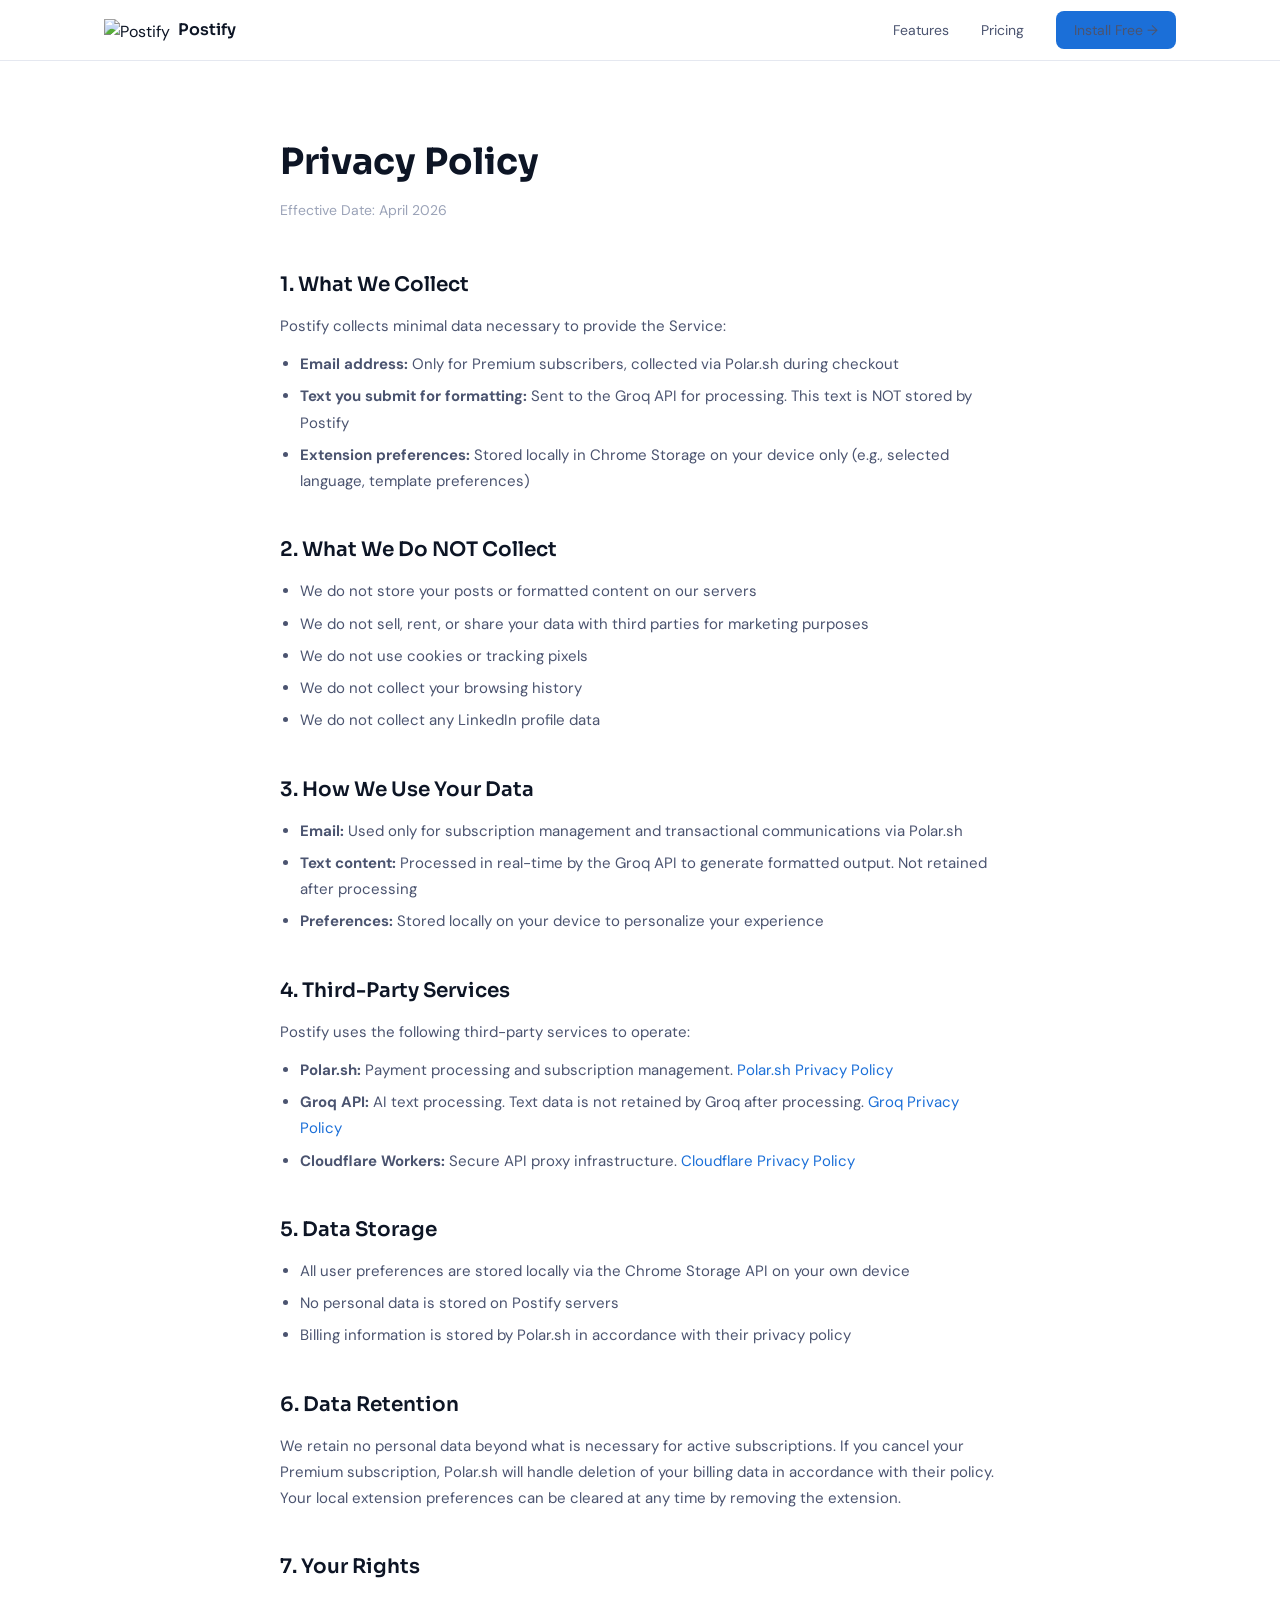
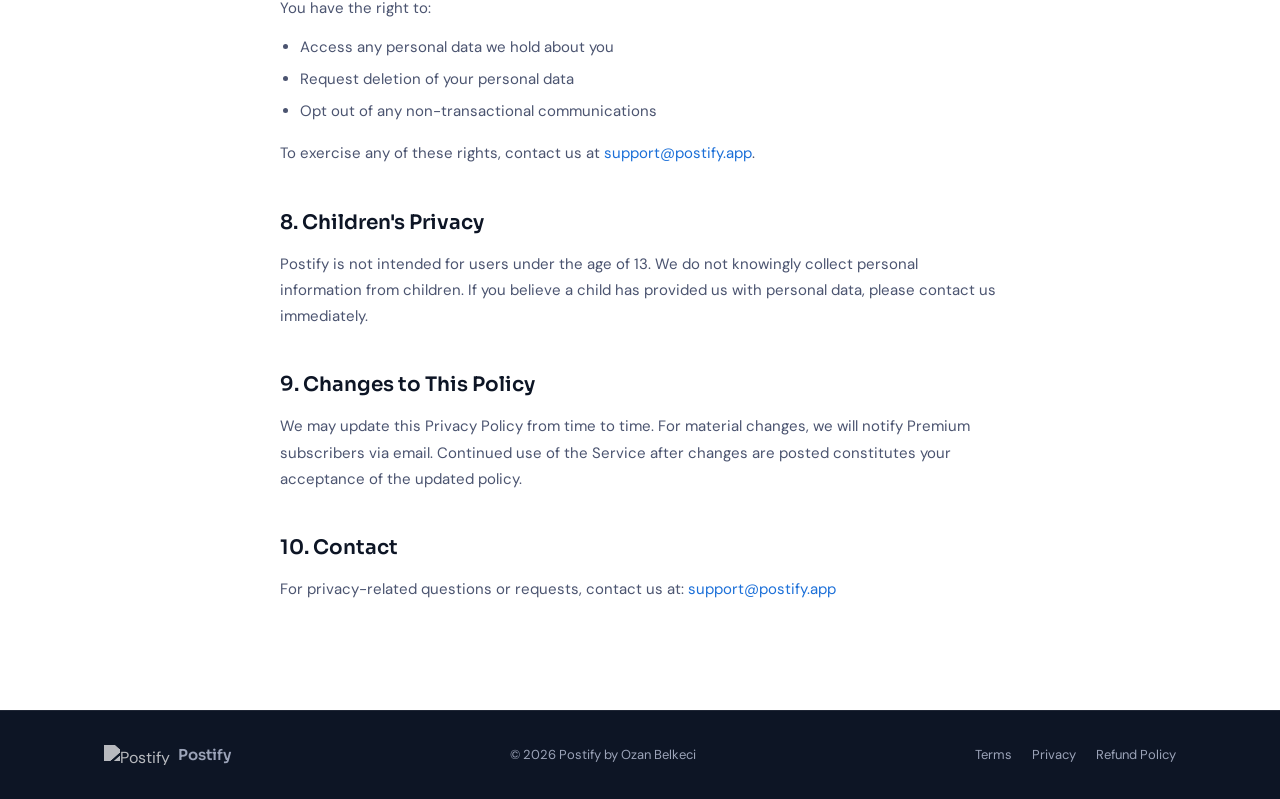
==== privacy.html @ ab3bcf71 "Initial Postify landing page Complete landing page with index, terms, privacy, refund pages. Vanilla" ====
<!DOCTYPE html>
<html lang="en">
<head>
  <meta charset="UTF-8" />
  <meta name="viewport" content="width=device-width, initial-scale=1.0" />
  <title>Privacy Policy — Postify</title>
  <meta name="description" content="Postify Privacy Policy" />
  <link rel="icon" type="image/png" href="assets/icon128.png" />
  <link rel="stylesheet" href="styles.css" />
</head>
<body>

  <!-- NAVBAR -->
  <header class="navbar">
    <div class="container">
      <nav class="navbar-inner">
        <a href="index.html" class="navbar-logo">
          <img src="assets/icon128.png" alt="Postify" />
          <span>Postify</span>
        </a>
        <ul class="navbar-links">
          <li><a href="index.html#features">Features</a></li>
          <li><a href="index.html#pricing">Pricing</a></li>
          <li><a href="#" class="btn-nav">Install Free →</a></li>
        </ul>
        <button class="hamburger" aria-label="Open menu">
          <span></span>
          <span></span>
          <span></span>
        </button>
      </nav>
    </div>
    <div class="mobile-menu">
      <a href="index.html#features">Features</a>
      <a href="index.html#pricing">Pricing</a>
      <a href="#">Install Free →</a>
    </div>
  </header>

  <!-- CONTENT -->
  <main class="policy-page">
    <div class="container">
      <div class="policy-content">
        <h1>Privacy Policy</h1>
        <span class="policy-date">Effective Date: April 2026</span>

        <h2>1. What We Collect</h2>
        <p>Postify collects minimal data necessary to provide the Service:</p>
        <ul>
          <li><strong>Email address:</strong> Only for Premium subscribers, collected via Polar.sh during checkout</li>
          <li><strong>Text you submit for formatting:</strong> Sent to the Groq API for processing. This text is NOT stored by Postify</li>
          <li><strong>Extension preferences:</strong> Stored locally in Chrome Storage on your device only (e.g., selected language, template preferences)</li>
        </ul>

        <h2>2. What We Do NOT Collect</h2>
        <ul>
          <li>We do not store your posts or formatted content on our servers</li>
          <li>We do not sell, rent, or share your data with third parties for marketing purposes</li>
          <li>We do not use cookies or tracking pixels</li>
          <li>We do not collect your browsing history</li>
          <li>We do not collect any LinkedIn profile data</li>
        </ul>

        <h2>3. How We Use Your Data</h2>
        <ul>
          <li><strong>Email:</strong> Used only for subscription management and transactional communications via Polar.sh</li>
          <li><strong>Text content:</strong> Processed in real-time by the Groq API to generate formatted output. Not retained after processing</li>
          <li><strong>Preferences:</strong> Stored locally on your device to personalize your experience</li>
        </ul>

        <h2>4. Third-Party Services</h2>
        <p>Postify uses the following third-party services to operate:</p>
        <ul>
          <li><strong>Polar.sh:</strong> Payment processing and subscription management. <a href="https://polar.sh/legal/privacy" target="_blank" rel="noopener">Polar.sh Privacy Policy</a></li>
          <li><strong>Groq API:</strong> AI text processing. Text data is not retained by Groq after processing. <a href="https://groq.com/privacy-policy/" target="_blank" rel="noopener">Groq Privacy Policy</a></li>
          <li><strong>Cloudflare Workers:</strong> Secure API proxy infrastructure. <a href="https://www.cloudflare.com/privacypolicy/" target="_blank" rel="noopener">Cloudflare Privacy Policy</a></li>
        </ul>

        <h2>5. Data Storage</h2>
        <ul>
          <li>All user preferences are stored locally via the Chrome Storage API on your own device</li>
          <li>No personal data is stored on Postify servers</li>
          <li>Billing information is stored by Polar.sh in accordance with their privacy policy</li>
        </ul>

        <h2>6. Data Retention</h2>
        <p>We retain no personal data beyond what is necessary for active subscriptions. If you cancel your Premium subscription, Polar.sh will handle deletion of your billing data in accordance with their policy. Your local extension preferences can be cleared at any time by removing the extension.</p>

        <h2>7. Your Rights</h2>
        <p>You have the right to:</p>
        <ul>
          <li>Access any personal data we hold about you</li>
          <li>Request deletion of your personal data</li>
          <li>Opt out of any non-transactional communications</li>
        </ul>
        <p>To exercise any of these rights, contact us at <a href="mailto:support@postify.app">support@postify.app</a>.</p>

        <h2>8. Children's Privacy</h2>
        <p>Postify is not intended for users under the age of 13. We do not knowingly collect personal information from children. If you believe a child has provided us with personal data, please contact us immediately.</p>

        <h2>9. Changes to This Policy</h2>
        <p>We may update this Privacy Policy from time to time. For material changes, we will notify Premium subscribers via email. Continued use of the Service after changes are posted constitutes your acceptance of the updated policy.</p>

        <h2>10. Contact</h2>
        <p>For privacy-related questions or requests, contact us at: <a href="mailto:support@postify.app">support@postify.app</a></p>
      </div>
    </div>
  </main>

  <!-- FOOTER -->
  <footer class="footer">
    <div class="container">
      <div class="footer-inner">
        <a href="index.html" class="footer-logo">
          <img src="assets/icon128.png" alt="Postify" />
          <span>Postify</span>
        </a>
        <p class="footer-copy">© 2026 Postify by Ozan Belkeci</p>
        <div class="footer-links">
          <a href="terms.html">Terms</a>
          <a href="privacy.html">Privacy</a>
          <a href="refund.html">Refund Policy</a>
        </div>
      </div>
    </div>
  </footer>

  <script src="main.js"></script>
</body>
</html>
---- styles.css ----
@import url('https://fonts.googleapis.com/css2?family=Sora:wght@400;500;600;700;800&family=DM+Sans:ital,opsz,wght@0,9..40,300;0,9..40,400;0,9..40,500;0,9..40,600;1,9..40,400&family=JetBrains+Mono:wght@400;500&display=swap');

:root {
  --blue-primary: #1B6FD8;
  --blue-dark: #0F4DA8;
  --blue-darker: #0A3578;
  --blue-light: #E8F1FC;
  --blue-pale: #F4F8FE;

  --white: #FFFFFF;
  --gray-50: #F9FAFB;
  --gray-100: #F3F4F8;
  --gray-200: #E5E8F0;
  --gray-400: #9BA3B8;
  --gray-600: #4B5470;
  --gray-900: #0D1525;

  --font-display: 'Sora', sans-serif;
  --font-body: 'DM Sans', sans-serif;
  --font-mono: 'JetBrains Mono', monospace;
}

* {
  margin: 0;
  padding: 0;
  box-sizing: border-box;
}

html {
  scroll-behavior: smooth;
  -webkit-font-smoothing: antialiased;
}

body {
  font-family: var(--font-body);
  color: var(--gray-900);
  background: var(--white);
  line-height: 1.6;
}

.container {
  max-width: 1120px;
  margin: 0 auto;
  padding: 0 24px;
}

.section-label {
  font-family: var(--font-mono);
  font-size: 11px;
  font-weight: 500;
  letter-spacing: 0.1em;
  text-transform: uppercase;
  color: var(--blue-primary);
  margin-bottom: 16px;
  display: block;
}

/* Fade-in animation */
.fade-in {
  opacity: 0;
  transform: translateY(16px);
  transition: opacity 0.4s ease, transform 0.4s ease;
}
.fade-in.visible {
  opacity: 1;
  transform: translateY(0);
}

/* ───────── NAVBAR ───────── */
.navbar {
  position: sticky;
  top: 0;
  z-index: 100;
  backdrop-filter: blur(16px);
  -webkit-backdrop-filter: blur(16px);
  background: rgba(255, 255, 255, 0.85);
  border-bottom: 1px solid var(--gray-200);
}

.navbar-inner {
  display: flex;
  align-items: center;
  justify-content: space-between;
  height: 60px;
}

.navbar-logo {
  display: flex;
  align-items: center;
  gap: 8px;
  text-decoration: none;
  color: var(--gray-900);
}

.navbar-logo img {
  height: 22px;
  width: auto;
}

.navbar-logo span {
  font-family: var(--font-display);
  font-weight: 600;
  font-size: 16px;
  color: var(--gray-900);
}

.navbar-links {
  display: flex;
  align-items: center;
  gap: 32px;
  list-style: none;
}

.navbar-links a {
  font-family: var(--font-body);
  font-size: 14px;
  font-weight: 400;
  color: var(--gray-600);
  text-decoration: none;
  transition: color 0.15s ease;
}

.navbar-links a:hover {
  color: var(--gray-900);
}

.btn-nav {
  font-family: var(--font-body);
  font-size: 14px;
  font-weight: 500;
  background: var(--blue-primary);
  color: var(--white);
  border: none;
  border-radius: 8px;
  padding: 8px 18px;
  cursor: pointer;
  text-decoration: none;
  transition: background 0.15s ease;
  display: inline-block;
}

.btn-nav:hover {
  background: var(--blue-dark);
}

.hamburger {
  display: none;
  flex-direction: column;
  gap: 4px;
  background: none;
  border: none;
  cursor: pointer;
  padding: 4px;
}

.hamburger span {
  display: block;
  width: 22px;
  height: 2px;
  background: var(--gray-900);
  border-radius: 2px;
  transition: all 0.2s ease;
}

.mobile-menu {
  display: none;
  flex-direction: column;
  padding: 16px 24px 20px;
  border-top: 1px solid var(--gray-200);
  gap: 4px;
}

.mobile-menu.open {
  display: flex;
}

.mobile-menu a {
  font-family: var(--font-body);
  font-size: 15px;
  color: var(--gray-600);
  text-decoration: none;
  padding: 10px 0;
  border-bottom: 1px solid var(--gray-100);
  transition: color 0.15s ease;
}

.mobile-menu a:last-child {
  border-bottom: none;
  margin-top: 8px;
  color: var(--blue-primary);
  font-weight: 500;
}

.mobile-menu a:hover {
  color: var(--gray-900);
}

/* ───────── HERO ───────── */
.hero {
  padding: 96px 0 80px;
}

.hero-grid {
  display: grid;
  grid-template-columns: 1fr 1fr;
  gap: 64px;
  align-items: center;
}

.hero-badge {
  display: inline-flex;
  align-items: center;
  gap: 8px;
  background: var(--blue-light);
  border: 1px solid var(--blue-primary);
  color: var(--blue-dark);
  border-radius: 100px;
  padding: 6px 14px;
  font-family: var(--font-body);
  font-size: 13px;
  font-weight: 500;
  margin-bottom: 28px;
}

.hero-badge-dot {
  width: 7px;
  height: 7px;
  background: var(--blue-primary);
  border-radius: 50%;
  animation: pulse 2s infinite;
}

@keyframes pulse {
  0%, 100% { opacity: 1; }
  50% { opacity: 0.4; }
}

.hero-title {
  font-family: var(--font-display);
  font-size: 52px;
  font-weight: 800;
  line-height: 1.15;
  color: var(--gray-900);
  margin-bottom: 24px;
}

.hero-subtitle {
  font-family: var(--font-body);
  font-size: 18px;
  font-weight: 400;
  color: var(--gray-600);
  line-height: 1.6;
  margin-bottom: 36px;
  max-width: 440px;
}

.hero-buttons {
  display: flex;
  gap: 12px;
  flex-wrap: wrap;
  margin-bottom: 24px;
}

.btn-primary {
  font-family: var(--font-body);
  font-size: 15px;
  font-weight: 500;
  background: var(--blue-primary);
  color: var(--white);
  border: none;
  border-radius: 8px;
  padding: 12px 24px;
  cursor: pointer;
  text-decoration: none;
  display: inline-block;
  transition: background 0.15s ease;
}

.btn-primary:hover {
  background: var(--blue-dark);
}

.btn-secondary {
  font-family: var(--font-body);
  font-size: 15px;
  font-weight: 500;
  background: transparent;
  color: var(--gray-900);
  border: 1px solid var(--gray-200);
  border-radius: 8px;
  padding: 12px 24px;
  cursor: pointer;
  text-decoration: none;
  display: inline-block;
  transition: border-color 0.15s ease, background 0.15s ease;
}

.btn-secondary:hover {
  border-color: var(--gray-400);
  background: var(--gray-50);
}

.hero-trust {
  display: flex;
  gap: 20px;
  flex-wrap: wrap;
}

.hero-trust span {
  font-family: var(--font-body);
  font-size: 13px;
  color: var(--gray-400);
}

/* Chrome Extension Mockup */
.extension-mockup {
  background: var(--white);
  border: 1px solid var(--gray-200);
  border-radius: 12px;
  box-shadow: 0 24px 80px rgba(15, 77, 168, 0.18);
  overflow: hidden;
  max-width: 360px;
  margin-left: auto;
}

.mockup-chrome-bar {
  background: var(--gray-100);
  padding: 10px 14px;
  display: flex;
  align-items: center;
  gap: 12px;
  border-bottom: 1px solid var(--gray-200);
}

.mockup-dots {
  display: flex;
  gap: 6px;
}

.mockup-dot {
  width: 10px;
  height: 10px;
  border-radius: 50%;
}

.mockup-dot.red { background: #FF5F57; }
.mockup-dot.yellow { background: #FFBD2E; }
.mockup-dot.green { background: #28CA41; }

.mockup-title-bar {
  font-family: var(--font-body);
  font-size: 12px;
  font-weight: 500;
  color: var(--gray-600);
}

.mockup-body {
  padding: 16px;
}

.mockup-tabs {
  display: flex;
  gap: 0;
  border-bottom: 1px solid var(--gray-200);
  margin-bottom: 14px;
}

.mockup-tab {
  font-family: var(--font-body);
  font-size: 12px;
  font-weight: 500;
  color: var(--gray-400);
  padding: 6px 14px;
  cursor: pointer;
  border-bottom: 2px solid transparent;
  margin-bottom: -1px;
}

.mockup-tab.active {
  color: var(--blue-primary);
  border-bottom-color: var(--blue-primary);
}

.mockup-textarea {
  width: 100%;
  background: var(--gray-50);
  border: 1px solid var(--gray-200);
  border-radius: 6px;
  padding: 10px 12px;
  font-family: var(--font-body);
  font-size: 12px;
  color: var(--gray-600);
  line-height: 1.5;
  margin-bottom: 10px;
  min-height: 70px;
  resize: none;
}

.mockup-templates {
  display: flex;
  gap: 6px;
  flex-wrap: wrap;
  margin-bottom: 10px;
}

.mockup-chip {
  font-family: var(--font-body);
  font-size: 11px;
  font-weight: 500;
  color: var(--gray-600);
  background: var(--white);
  border: 1px solid var(--gray-200);
  border-radius: 4px;
  padding: 3px 8px;
  cursor: pointer;
}

.mockup-chip.active {
  color: var(--blue-primary);
  border-color: var(--blue-primary);
  background: var(--blue-light);
}

.mockup-format-btn {
  width: 100%;
  background: var(--blue-primary);
  color: var(--white);
  border: none;
  border-radius: 6px;
  padding: 8px;
  font-family: var(--font-body);
  font-size: 12px;
  font-weight: 500;
  cursor: pointer;
  margin-bottom: 12px;
}

.mockup-output {
  background: var(--blue-pale);
  border: 1px solid var(--blue-light);
  border-radius: 6px;
  padding: 10px 12px;
}

.mockup-output-label {
  font-family: var(--font-mono);
  font-size: 10px;
  color: var(--blue-primary);
  text-transform: uppercase;
  letter-spacing: 0.08em;
  margin-bottom: 6px;
  display: block;
}

.mockup-output-text {
  font-family: var(--font-body);
  font-size: 11px;
  color: var(--gray-600);
  line-height: 1.5;
}

/* ───────── STATS BAR ───────── */
.stats-bar {
  background: var(--gray-100);
  border-top: 1px solid var(--gray-200);
  border-bottom: 1px solid var(--gray-200);
  padding: 20px 0;
}

.stats-inner {
  display: flex;
  align-items: center;
  justify-content: center;
  gap: 0;
  flex-wrap: wrap;
}

.stat-item {
  font-family: var(--font-body);
  font-size: 14px;
  font-weight: 500;
  color: var(--gray-600);
  padding: 0 32px;
  text-align: center;
}

.stat-item + .stat-item {
  border-left: 1px solid var(--gray-200);
}

/* ───────── FEATURES ───────── */
.features {
  padding: 96px 0;
}

.features-header {
  margin-bottom: 56px;
}

.features-title {
  font-family: var(--font-display);
  font-size: 40px;
  font-weight: 700;
  line-height: 1.2;
  color: var(--gray-900);
  max-width: 520px;
}

.features-grid {
  display: grid;
  grid-template-columns: repeat(3, 1fr);
  gap: 20px;
}

.feature-card {
  background: var(--white);
  border: 1px solid var(--gray-200);
  border-radius: 10px;
  padding: 28px;
  transition: border-color 0.15s ease, box-shadow 0.15s ease;
}

.feature-card:hover {
  border-color: var(--blue-primary);
  box-shadow: 0 4px 16px rgba(27, 111, 216, 0.08);
}

.feature-icon {
  width: 36px;
  height: 36px;
  background: var(--blue-light);
  border-radius: 8px;
  display: flex;
  align-items: center;
  justify-content: center;
  margin-bottom: 16px;
}

.feature-icon svg {
  width: 18px;
  height: 18px;
  color: var(--blue-primary);
}

.feature-title {
  font-family: var(--font-display);
  font-size: 16px;
  font-weight: 600;
  color: var(--gray-900);
  margin-bottom: 8px;
}

.feature-desc {
  font-family: var(--font-body);
  font-size: 14px;
  color: var(--gray-600);
  line-height: 1.6;
}

/* ───────── HOW IT WORKS ───────── */
.how-it-works {
  background: var(--blue-pale);
  padding: 96px 0;
}

.how-title {
  font-family: var(--font-display);
  font-size: 40px;
  font-weight: 700;
  color: var(--gray-900);
  margin-bottom: 64px;
}

.steps-grid {
  display: grid;
  grid-template-columns: repeat(3, 1fr);
  gap: 0;
  position: relative;
}

.steps-grid::before {
  content: '';
  position: absolute;
  top: 28px;
  left: calc(33.333% - 20px);
  right: calc(33.333% - 20px);
  height: 1px;
  background: var(--gray-200);
  z-index: 0;
}

.step {
  position: relative;
  padding: 0 32px 0 0;
}

.step:last-child {
  padding-right: 0;
}

.step-number {
  font-family: var(--font-display);
  font-size: 64px;
  font-weight: 800;
  color: var(--blue-primary);
  opacity: 0.15;
  line-height: 1;
  margin-bottom: -16px;
  position: relative;
  z-index: 1;
}

.step-title {
  font-family: var(--font-display);
  font-size: 18px;
  font-weight: 600;
  color: var(--gray-900);
  margin-bottom: 12px;
  position: relative;
  z-index: 1;
}

.step-desc {
  font-family: var(--font-body);
  font-size: 14px;
  color: var(--gray-600);
  line-height: 1.7;
}

.step-arrow {
  position: absolute;
  top: 20px;
  right: 8px;
  color: var(--gray-400);
  font-size: 18px;
  z-index: 2;
}

/* ───────── LANGUAGES ───────── */
.languages {
  padding: 80px 0;
}

.languages-header {
  margin-bottom: 40px;
}

.languages-title {
  font-family: var(--font-display);
  font-size: 36px;
  font-weight: 700;
  color: var(--gray-900);
  margin-bottom: 12px;
}

.languages-subtitle {
  font-family: var(--font-body);
  font-size: 16px;
  color: var(--gray-600);
}

.language-pills {
  display: flex;
  gap: 12px;
  flex-wrap: wrap;
}

.language-pill {
  display: flex;
  align-items: center;
  gap: 8px;
  border: 1px solid var(--gray-200);
  background: var(--white);
  border-radius: 8px;
  padding: 12px 20px;
  font-family: var(--font-body);
  font-size: 15px;
  font-weight: 500;
  color: var(--gray-900);
  box-shadow: 0 1px 4px rgba(13, 21, 37, 0.06);
}

.language-flag {
  font-size: 20px;
}

/* ───────── PRICING ───────── */
.pricing {
  padding: 96px 0;
  background: var(--gray-50);
}

.pricing-header {
  text-align: center;
  margin-bottom: 56px;
}

.pricing-title {
  font-family: var(--font-display);
  font-size: 40px;
  font-weight: 700;
  color: var(--gray-900);
  margin-bottom: 12px;
}

.pricing-subtitle {
  font-family: var(--font-body);
  font-size: 16px;
  color: var(--gray-600);
}

.pricing-grid {
  display: grid;
  grid-template-columns: 1fr 1fr;
  gap: 24px;
  max-width: 760px;
  margin: 0 auto;
}

.pricing-card {
  border: 1px solid var(--gray-200);
  border-radius: 12px;
  padding: 32px;
  background: var(--white);
}

.pricing-card.featured {
  background: var(--blue-primary);
  border-color: var(--blue-primary);
  color: var(--white);
  position: relative;
}

.pricing-badge {
  display: inline-block;
  background: var(--white);
  color: var(--blue-primary);
  font-family: var(--font-body);
  font-size: 12px;
  font-weight: 600;
  border-radius: 4px;
  padding: 3px 10px;
  margin-bottom: 16px;
  letter-spacing: 0.02em;
}

.pricing-plan-name {
  font-family: var(--font-display);
  font-size: 22px;
  font-weight: 700;
  margin-bottom: 4px;
}

.pricing-price {
  font-family: var(--font-display);
  font-size: 36px;
  font-weight: 800;
  margin-bottom: 2px;
}

.pricing-price sub {
  font-size: 16px;
  font-weight: 500;
  vertical-align: baseline;
}

.pricing-period {
  font-family: var(--font-body);
  font-size: 13px;
  color: var(--gray-400);
  margin-bottom: 24px;
}

.pricing-card.featured .pricing-period {
  color: rgba(255, 255, 255, 0.6);
}

.pricing-divider {
  height: 1px;
  background: var(--gray-200);
  margin-bottom: 20px;
}

.pricing-card.featured .pricing-divider {
  background: rgba(255, 255, 255, 0.2);
}

.pricing-features {
  list-style: none;
  margin-bottom: 28px;
}

.pricing-features li {
  font-family: var(--font-body);
  font-size: 14px;
  color: var(--gray-600);
  padding: 6px 0;
  display: flex;
  align-items: flex-start;
  gap: 8px;
}

.pricing-card.featured .pricing-features li {
  color: rgba(255, 255, 255, 0.85);
}

.pricing-check {
  color: var(--blue-primary);
  font-weight: 600;
  flex-shrink: 0;
  margin-top: 1px;
}

.pricing-card.featured .pricing-check {
  color: rgba(255, 255, 255, 0.9);
}

.pricing-features-label {
  font-family: var(--font-body);
  font-size: 13px;
  font-weight: 500;
  color: var(--gray-400);
  margin-bottom: 12px;
  margin-top: -4px;
}

.pricing-card.featured .pricing-features-label {
  color: rgba(255, 255, 255, 0.6);
}

.btn-plan-outline {
  display: block;
  width: 100%;
  text-align: center;
  font-family: var(--font-body);
  font-size: 15px;
  font-weight: 500;
  background: var(--white);
  color: var(--blue-primary);
  border: 1px solid var(--blue-primary);
  border-radius: 8px;
  padding: 12px;
  cursor: pointer;
  text-decoration: none;
  transition: background 0.15s ease;
}

.btn-plan-outline:hover {
  background: var(--blue-light);
}

.btn-plan-coming {
  display: block;
  width: 100%;
  text-align: center;
  font-family: var(--font-body);
  font-size: 15px;
  font-weight: 500;
  background: rgba(255, 255, 255, 0.2);
  color: rgba(255, 255, 255, 0.7);
  border: none;
  border-radius: 8px;
  padding: 12px;
  cursor: not-allowed;
}

.pricing-coming-note {
  font-family: var(--font-body);
  font-size: 12px;
  color: rgba(255, 255, 255, 0.5);
  text-align: center;
  margin-top: 10px;
}

/* ───────── FINAL CTA ───────── */
.final-cta {
  background: var(--blue-darker);
  padding: 96px 0;
  text-align: center;
}

.final-cta-title {
  font-family: var(--font-display);
  font-size: 40px;
  font-weight: 700;
  color: var(--white);
  margin-bottom: 12px;
}

.final-cta-subtitle {
  font-family: var(--font-body);
  font-size: 16px;
  color: rgba(255, 255, 255, 0.7);
  margin-bottom: 36px;
}

.btn-cta {
  font-family: var(--font-body);
  font-size: 15px;
  font-weight: 600;
  background: var(--white);
  color: var(--blue-primary);
  border: none;
  border-radius: 8px;
  padding: 14px 28px;
  cursor: pointer;
  text-decoration: none;
  display: inline-block;
  transition: opacity 0.15s ease;
}

.btn-cta:hover {
  opacity: 0.92;
}

/* ───────── FOOTER ───────── */
.footer {
  background: var(--gray-900);
  border-top: 1px solid rgba(255, 255, 255, 0.08);
  padding: 32px 0;
}

.footer-inner {
  display: flex;
  align-items: center;
  justify-content: space-between;
  flex-wrap: wrap;
  gap: 16px;
}

.footer-logo {
  display: flex;
  align-items: center;
  gap: 8px;
  text-decoration: none;
}

.footer-logo img {
  height: 20px;
  width: auto;
  filter: brightness(0) invert(1);
  opacity: 0.7;
}

.footer-logo span {
  font-family: var(--font-display);
  font-size: 15px;
  font-weight: 600;
  color: var(--gray-400);
}

.footer-copy {
  font-family: var(--font-body);
  font-size: 13px;
  color: var(--gray-400);
}

.footer-links {
  display: flex;
  gap: 20px;
}

.footer-links a {
  font-family: var(--font-body);
  font-size: 13px;
  color: var(--gray-400);
  text-decoration: none;
  transition: color 0.15s ease;
}

.footer-links a:hover {
  color: var(--white);
}

/* ───────── POLICY PAGES ───────── */
.policy-page {
  padding: 72px 0 96px;
}

.policy-content {
  max-width: 720px;
  margin: 0 auto;
}

.policy-content h1 {
  font-family: var(--font-display);
  font-size: 36px;
  font-weight: 700;
  color: var(--gray-900);
  margin-bottom: 8px;
}

.policy-date {
  font-family: var(--font-body);
  font-size: 14px;
  color: var(--gray-400);
  margin-bottom: 48px;
  display: block;
}

.policy-content h2 {
  font-family: var(--font-display);
  font-size: 20px;
  font-weight: 600;
  color: var(--gray-900);
  margin-top: 40px;
  margin-bottom: 12px;
}

.policy-content p {
  font-family: var(--font-body);
  font-size: 15px;
  color: var(--gray-600);
  line-height: 1.75;
  margin-bottom: 12px;
}

.policy-content ul {
  font-family: var(--font-body);
  font-size: 15px;
  color: var(--gray-600);
  line-height: 1.75;
  margin-bottom: 16px;
  padding-left: 20px;
}

.policy-content ul li {
  margin-bottom: 6px;
}

.policy-content a {
  color: var(--blue-primary);
  text-decoration: none;
}

.policy-content a:hover {
  text-decoration: underline;
}

/* ───────── RESPONSIVE ───────── */
@media (max-width: 768px) {
  .navbar-links,
  .btn-nav {
    display: none;
  }

  .hamburger {
    display: flex;
  }

  .hero {
    padding: 64px 0 56px;
  }

  .hero-grid {
    grid-template-columns: 1fr;
    gap: 48px;
  }

  .hero-title {
    font-size: 36px;
  }

  .hero-subtitle {
    font-size: 16px;
  }

  .extension-mockup {
    margin: 0 auto;
  }

  .stats-inner {
    gap: 0;
  }

  .stat-item {
    width: 50%;
    padding: 12px 0;
    border-left: none !important;
  }

  .stat-item:nth-child(2),
  .stat-item:nth-child(4) {
    border-left: 1px solid var(--gray-200) !important;
  }

  .features {
    padding: 64px 0;
  }

  .features-grid {
    grid-template-columns: 1fr;
    gap: 16px;
  }

  .features-title {
    font-size: 30px;
  }

  .how-it-works {
    padding: 64px 0;
  }

  .how-title {
    font-size: 30px;
    margin-bottom: 40px;
  }

  .steps-grid {
    grid-template-columns: 1fr;
    gap: 32px;
  }

  .steps-grid::before {
    display: none;
  }

  .step {
    padding: 0;
  }

  .step-arrow {
    display: none;
  }

  .languages-title {
    font-size: 28px;
  }

  .pricing {
    padding: 64px 0;
  }

  .pricing-grid {
    grid-template-columns: 1fr;
  }

  .pricing-title {
    font-size: 30px;
  }

  .final-cta {
    padding: 64px 0;
  }

  .final-cta-title {
    font-size: 28px;
  }

  .footer-inner {
    flex-direction: column;
    align-items: flex-start;
    gap: 12px;
  }
}

@media (max-width: 480px) {
  .hero-title {
    font-size: 30px;
  }

  .hero-buttons {
    flex-direction: column;
  }

  .hero-buttons .btn-primary,
  .hero-buttons .btn-secondary {
    text-align: center;
  }

  .hero-trust {
    flex-direction: column;
    gap: 8px;
  }

  .language-pills {
    gap: 8px;
  }

  .language-pill {
    padding: 10px 14px;
    font-size: 14px;
  }
}
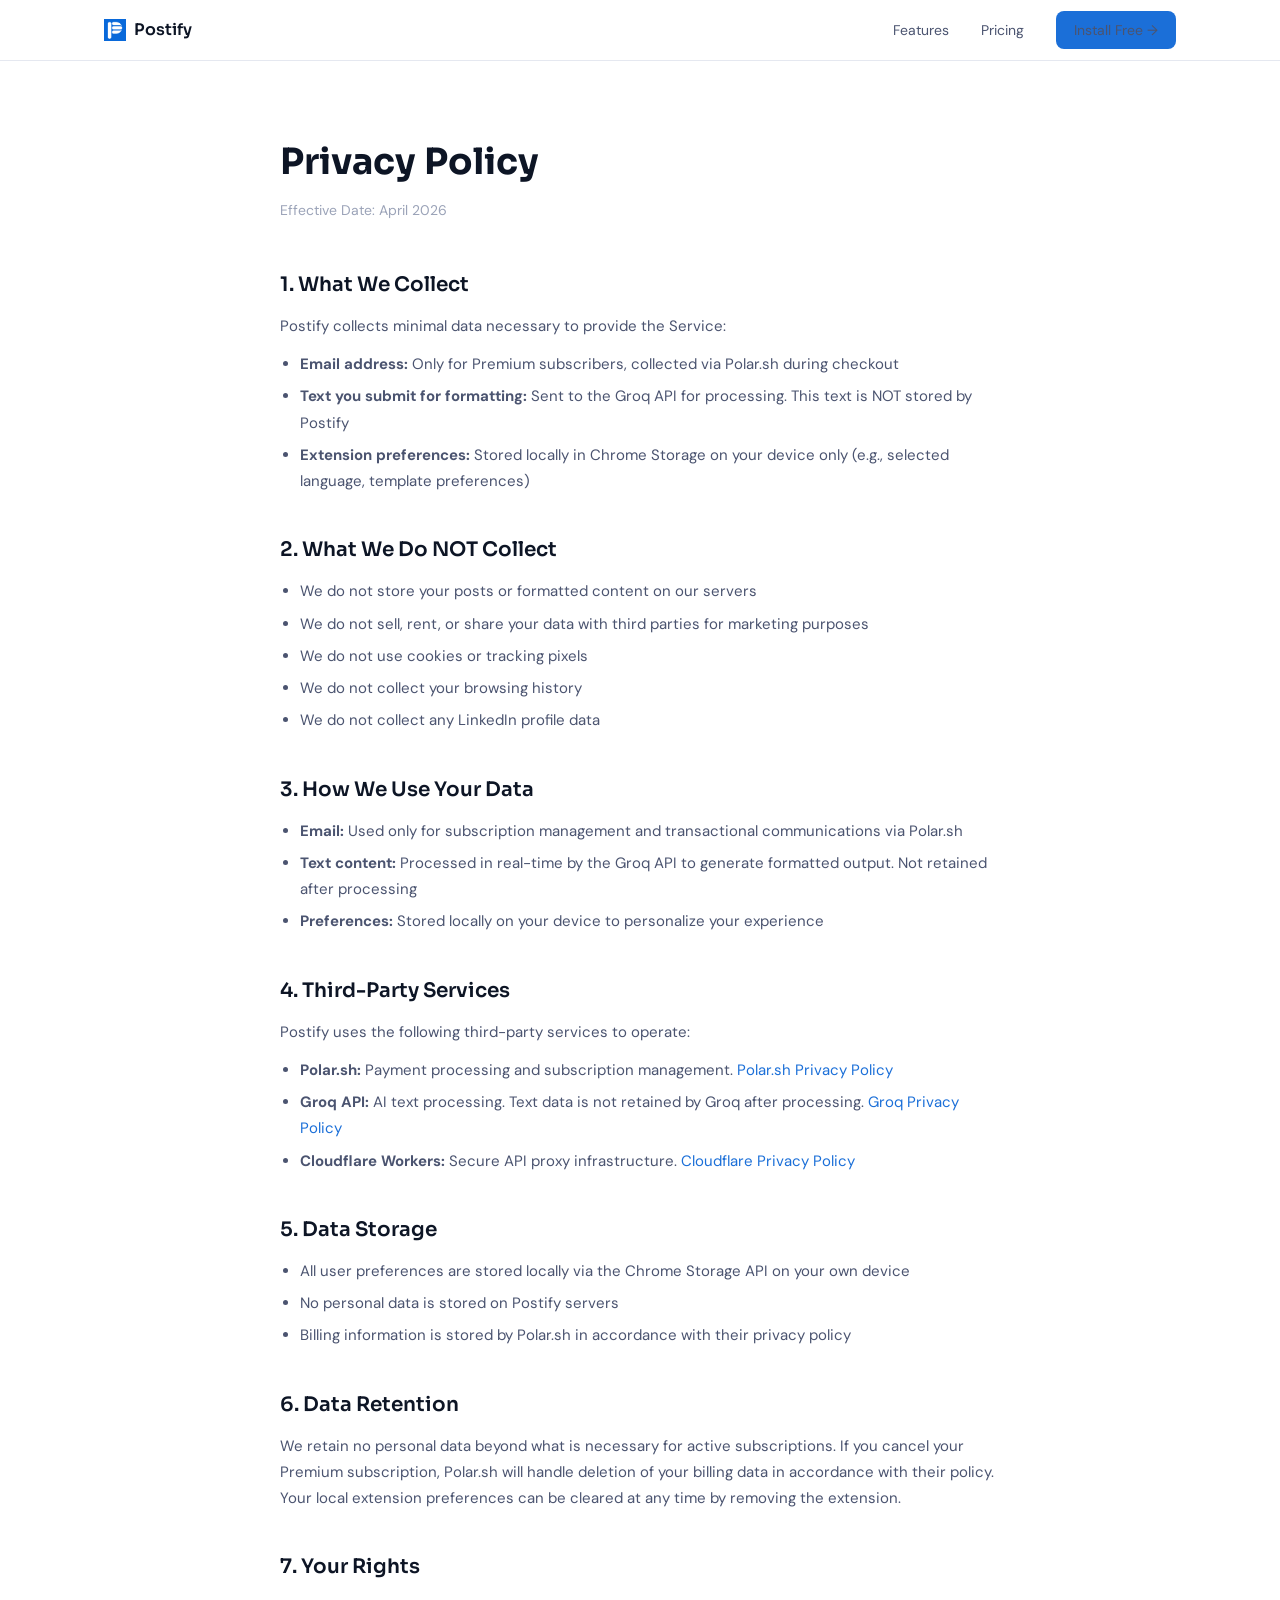
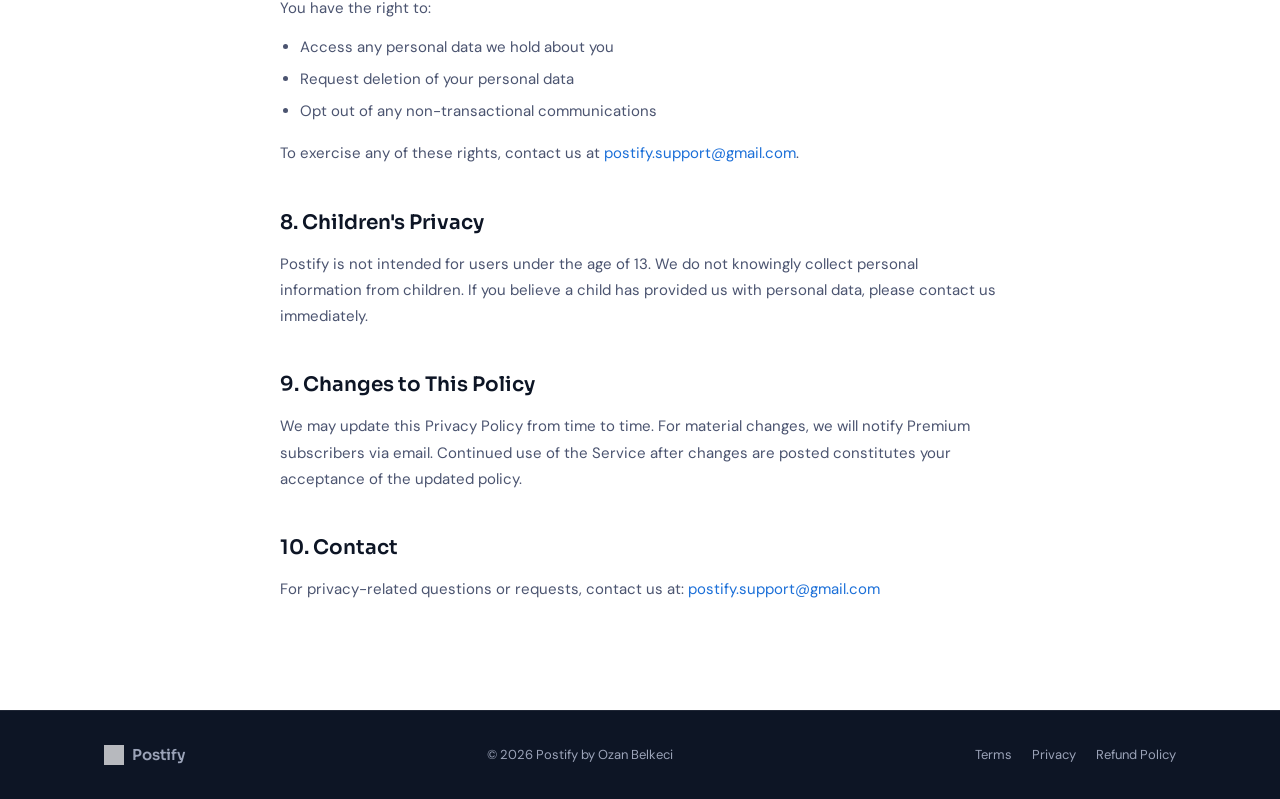
==== commit 116641a8: "Update contact email to postify.support@gmail.com Co-Authored-By: Claude Sonnet 4.6 <noreply@anthrop" ====
--- a/privacy.html
+++ b/privacy.html
@@ -93,7 +93,7 @@
           <li>Request deletion of your personal data</li>
           <li>Opt out of any non-transactional communications</li>
         </ul>
-        <p>To exercise any of these rights, contact us at <a href="mailto:support@postify.app">support@postify.app</a>.</p>
+        <p>To exercise any of these rights, contact us at <a href="mailto:postify.support@gmail.com">postify.support@gmail.com</a>.</p>
 
         <h2>8. Children's Privacy</h2>
         <p>Postify is not intended for users under the age of 13. We do not knowingly collect personal information from children. If you believe a child has provided us with personal data, please contact us immediately.</p>
@@ -102,7 +102,7 @@
         <p>We may update this Privacy Policy from time to time. For material changes, we will notify Premium subscribers via email. Continued use of the Service after changes are posted constitutes your acceptance of the updated policy.</p>
 
         <h2>10. Contact</h2>
-        <p>For privacy-related questions or requests, contact us at: <a href="mailto:support@postify.app">support@postify.app</a></p>
+        <p>For privacy-related questions or requests, contact us at: <a href="mailto:postify.support@gmail.com">postify.support@gmail.com</a></p>
       </div>
     </div>
   </main>
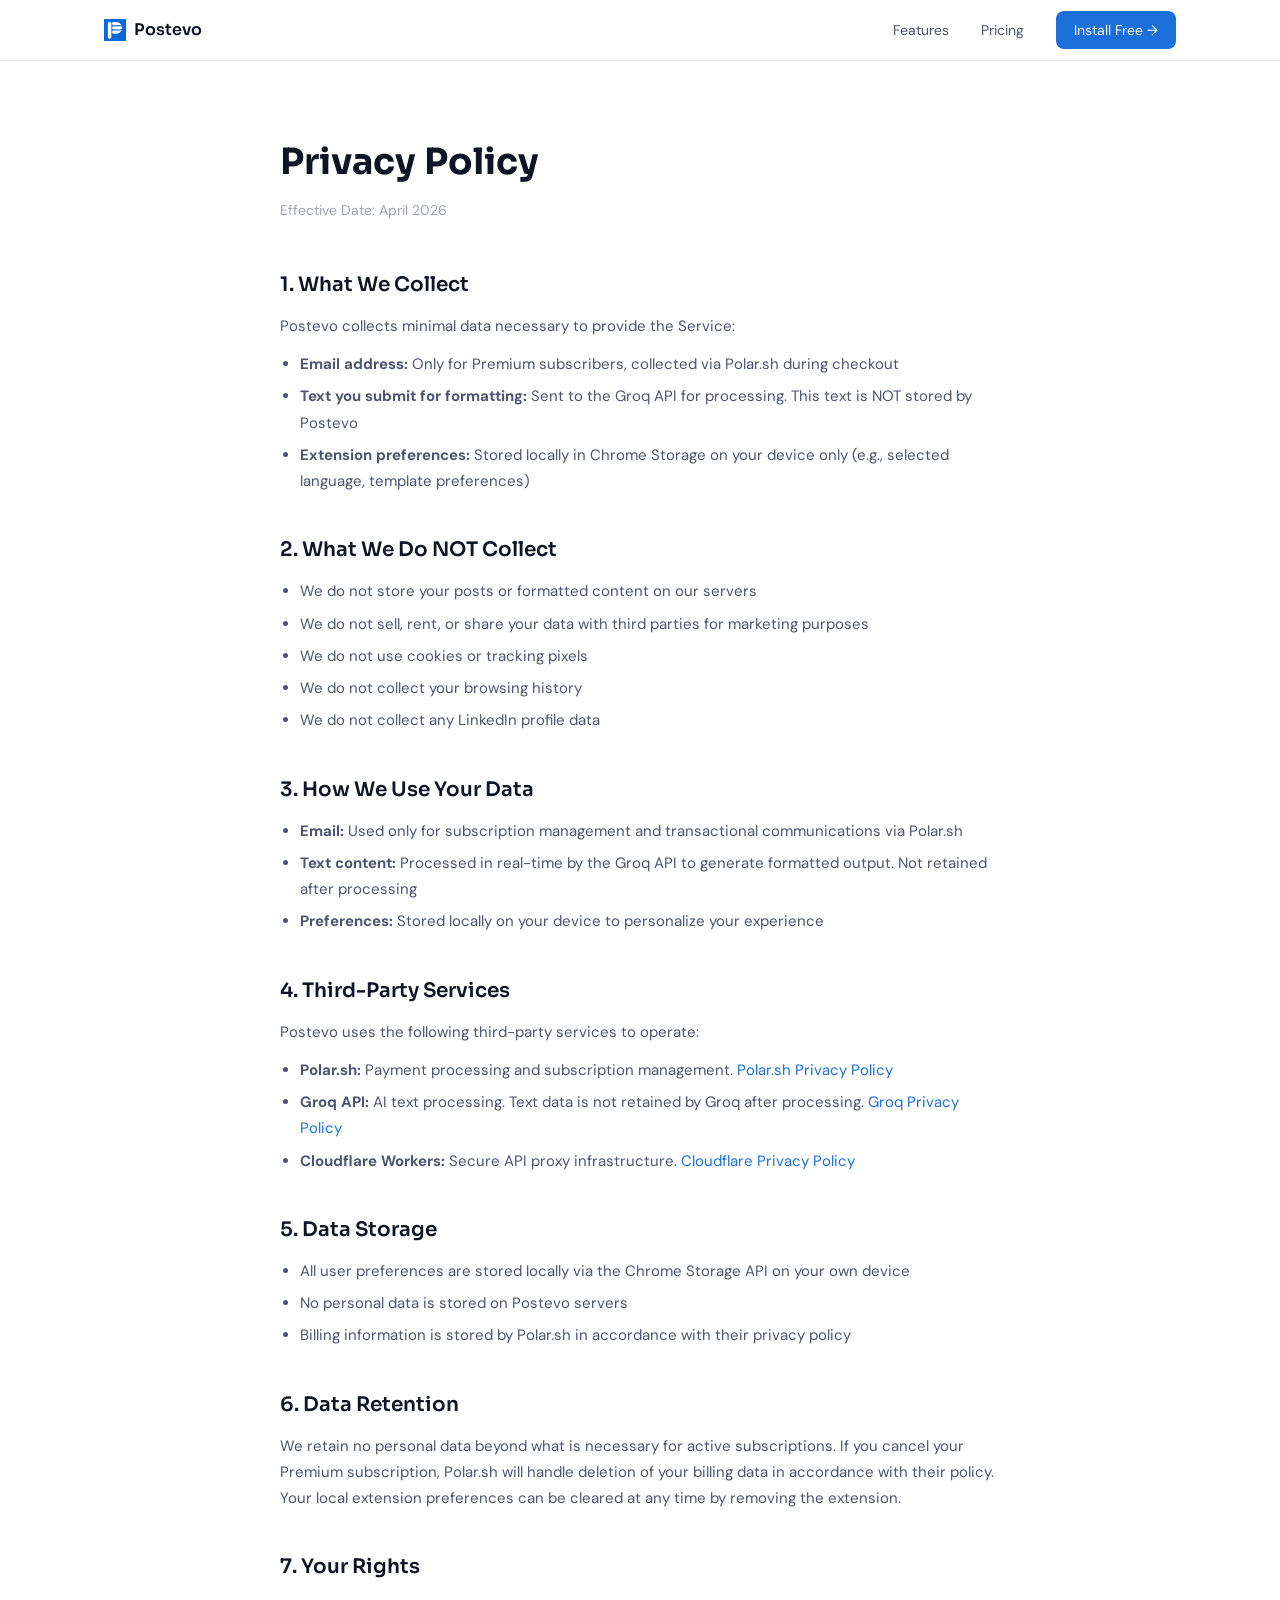
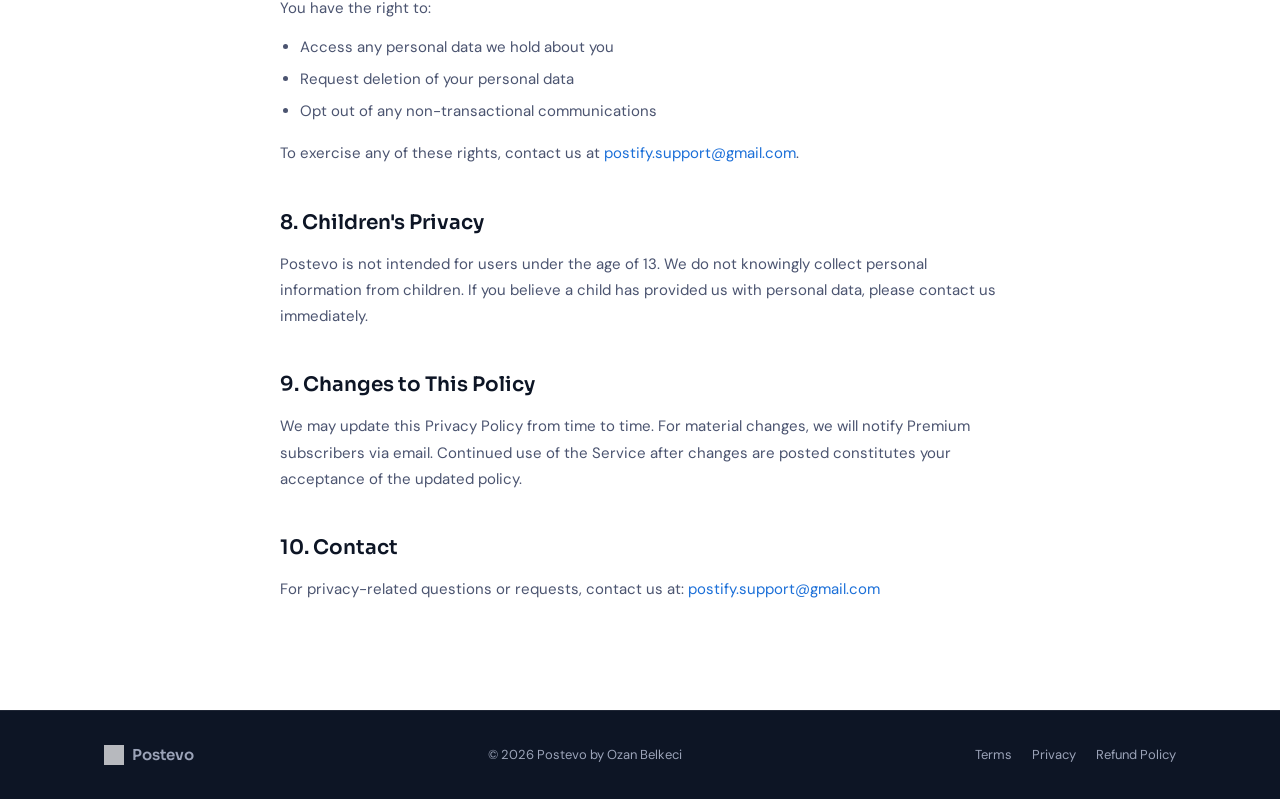
==== commit ca093afa: "Rebrand: Postify → Postevo Co-Authored-By: Claude Sonnet 4.6 <noreply@anthropic.com>" ====
--- a/privacy.html
+++ b/privacy.html
@@ -3,8 +3,8 @@
 <head>
   <meta charset="UTF-8" />
   <meta name="viewport" content="width=device-width, initial-scale=1.0" />
-  <title>Privacy Policy — Postify</title>
-  <meta name="description" content="Postify Privacy Policy" />
+  <title>Privacy Policy — Postevo</title>
+  <meta name="description" content="Postevo Privacy Policy" />
   <link rel="icon" type="image/png" href="assets/icon128.png" />
   <link rel="stylesheet" href="styles.css" />
 </head>
@@ -15,8 +15,8 @@
     <div class="container">
       <nav class="navbar-inner">
         <a href="index.html" class="navbar-logo">
-          <img src="assets/icon128.png" alt="Postify" />
-          <span>Postify</span>
+          <img src="assets/icon128.png" alt="Postevo" />
+          <span>Postevo</span>
         </a>
         <ul class="navbar-links">
           <li><a href="index.html#features">Features</a></li>
@@ -45,10 +45,10 @@
         <span class="policy-date">Effective Date: April 2026</span>
 
         <h2>1. What We Collect</h2>
-        <p>Postify collects minimal data necessary to provide the Service:</p>
+        <p>Postevo collects minimal data necessary to provide the Service:</p>
         <ul>
           <li><strong>Email address:</strong> Only for Premium subscribers, collected via Polar.sh during checkout</li>
-          <li><strong>Text you submit for formatting:</strong> Sent to the Groq API for processing. This text is NOT stored by Postify</li>
+          <li><strong>Text you submit for formatting:</strong> Sent to the Groq API for processing. This text is NOT stored by Postevo</li>
           <li><strong>Extension preferences:</strong> Stored locally in Chrome Storage on your device only (e.g., selected language, template preferences)</li>
         </ul>
 
@@ -69,7 +69,7 @@
         </ul>
 
         <h2>4. Third-Party Services</h2>
-        <p>Postify uses the following third-party services to operate:</p>
+        <p>Postevo uses the following third-party services to operate:</p>
         <ul>
           <li><strong>Polar.sh:</strong> Payment processing and subscription management. <a href="https://polar.sh/legal/privacy" target="_blank" rel="noopener">Polar.sh Privacy Policy</a></li>
           <li><strong>Groq API:</strong> AI text processing. Text data is not retained by Groq after processing. <a href="https://groq.com/privacy-policy/" target="_blank" rel="noopener">Groq Privacy Policy</a></li>
@@ -79,7 +79,7 @@
         <h2>5. Data Storage</h2>
         <ul>
           <li>All user preferences are stored locally via the Chrome Storage API on your own device</li>
-          <li>No personal data is stored on Postify servers</li>
+          <li>No personal data is stored on Postevo servers</li>
           <li>Billing information is stored by Polar.sh in accordance with their privacy policy</li>
         </ul>
 
@@ -96,7 +96,7 @@
         <p>To exercise any of these rights, contact us at <a href="mailto:postify.support@gmail.com">postify.support@gmail.com</a>.</p>
 
         <h2>8. Children's Privacy</h2>
-        <p>Postify is not intended for users under the age of 13. We do not knowingly collect personal information from children. If you believe a child has provided us with personal data, please contact us immediately.</p>
+        <p>Postevo is not intended for users under the age of 13. We do not knowingly collect personal information from children. If you believe a child has provided us with personal data, please contact us immediately.</p>
 
         <h2>9. Changes to This Policy</h2>
         <p>We may update this Privacy Policy from time to time. For material changes, we will notify Premium subscribers via email. Continued use of the Service after changes are posted constitutes your acceptance of the updated policy.</p>
@@ -112,10 +112,10 @@
     <div class="container">
       <div class="footer-inner">
         <a href="index.html" class="footer-logo">
-          <img src="assets/icon128.png" alt="Postify" />
-          <span>Postify</span>
+          <img src="assets/icon128.png" alt="Postevo" />
+          <span>Postevo</span>
         </a>
-        <p class="footer-copy">© 2026 Postify by Ozan Belkeci</p>
+        <p class="footer-copy">© 2026 Postevo by Ozan Belkeci</p>
         <div class="footer-links">
           <a href="terms.html">Terms</a>
           <a href="privacy.html">Privacy</a>
--- a/styles.css
+++ b/styles.css
@@ -124,6 +124,14 @@
   color: var(--gray-900);
 }
 
+.navbar-links .btn-nav {
+  color: var(--white);
+}
+
+.navbar-links .btn-nav:hover {
+  color: var(--white);
+}
+
 .btn-nav {
   font-family: var(--font-body);
   font-size: 14px;
@@ -143,6 +151,24 @@
   background: var(--blue-dark);
 }
 
+.btn-nav-premium {
+  background: var(--white);
+  color: var(--blue-primary);
+  border: 1px solid var(--blue-primary);
+}
+
+.btn-nav-premium:hover {
+  background: var(--blue-light);
+}
+
+.navbar-links .btn-nav-premium {
+  color: var(--blue-primary);
+}
+
+.navbar-links .btn-nav-premium:hover {
+  color: var(--blue-primary);
+}
+
 .hamburger {
   display: none;
   flex-direction: column;
